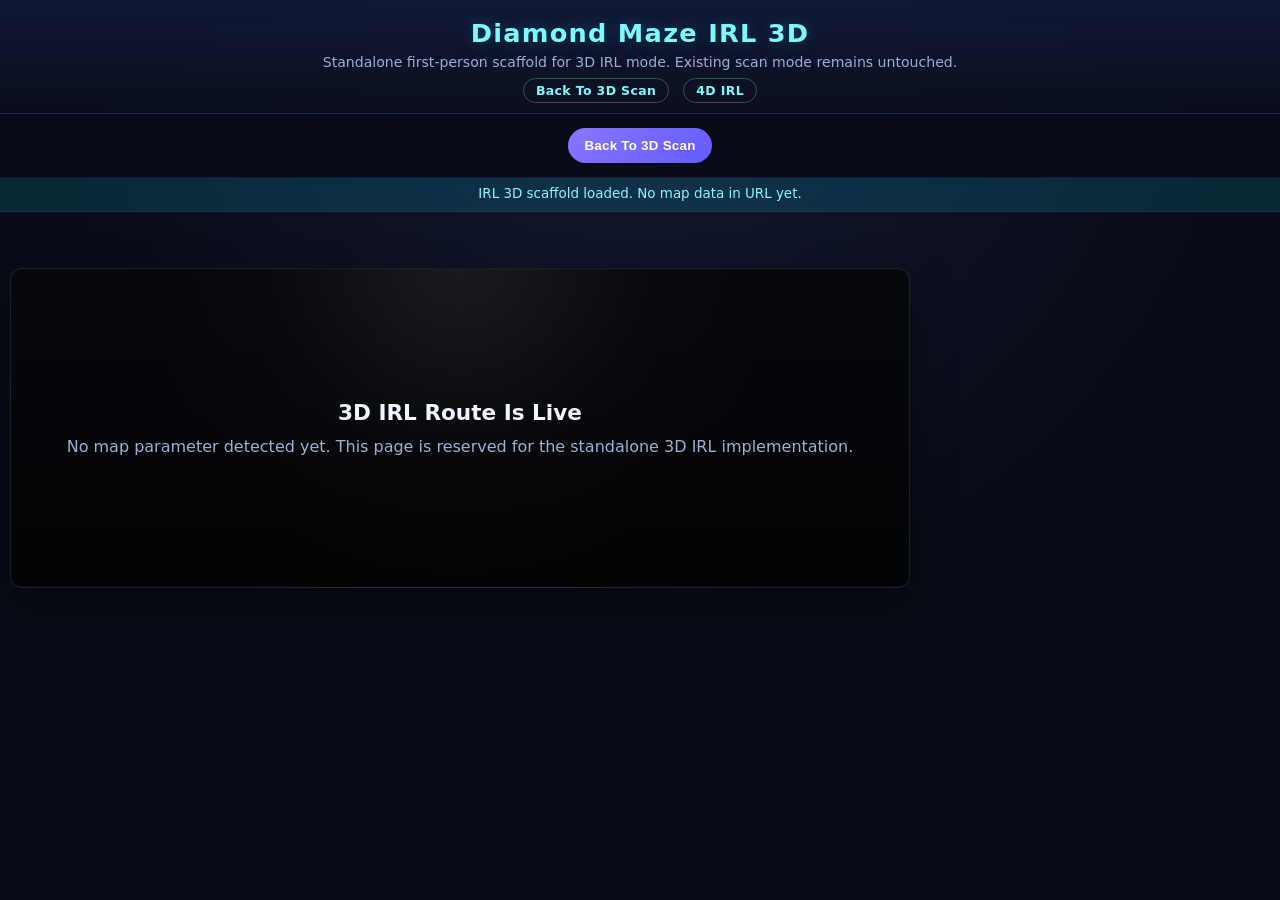
==== run3d.html @ e6a772e5 "Begin work on IRL POV first person version" ====
<!DOCTYPE html>
<html lang="en">
<head>
  <meta charset="UTF-8" />
  <meta name="viewport" content="width=device-width, initial-scale=1.0" />
  <title>Diamond Maze IRL 3D</title>
  <link rel="icon" type="image/svg+xml" href="favicon.svg">
  <link rel="stylesheet" href="css/base.css">
  <link rel="stylesheet" href="css/game.css">
</head>
<body>
  <div class="header">
    <h1>Diamond Maze IRL 3D</h1>
    <p>Standalone first-person scaffold for 3D IRL mode. Existing scan mode remains untouched.</p>
    <div class="header-nav-links">
      <a href="scan3d.html" style="
        display: inline-block;
        font-size: 0.78rem;
        font-weight: 700;
        color: #7afcff;
        border: 1px solid rgba(122,252,255,0.28);
        border-radius: 999px;
        padding: 4px 12px;
        text-decoration: none;
        letter-spacing: 0.03em;
      ">Back To 3D Scan</a>
      <a href="run4d.html" style="
        display: inline-block;
        font-size: 0.78rem;
        font-weight: 700;
        color: #7afcff;
        border: 1px solid rgba(122,252,255,0.28);
        border-radius: 999px;
        padding: 4px 12px;
        text-decoration: none;
        letter-spacing: 0.03em;
        margin-left: 6px;
      ">4D IRL</a>
    </div>
  </div>

  <div class="controls">
    <button id="btnOpenScan3d" class="btn-back">Back To 3D Scan</button>
  </div>

  <div id="statusBar" class="status-bar neutral">IRL 3D scaffold loaded.</div>

  <div class="maze-section">
    <div class="canvas-wrapper" style="display:block; max-width: 920px;">
      <div style="
        min-height: 320px;
        border-radius: 12px;
        background:
          radial-gradient(circle at top, rgba(255,255,255,0.08), rgba(255,255,255,0.01) 35%, rgba(0,0,0,0.0) 60%),
          linear-gradient(180deg, #05070b 0%, #020304 100%);
        border: 1px solid rgba(122,252,255,0.12);
        box-shadow: inset 0 0 0 1px rgba(255,255,255,0.02), 0 18px 45px rgba(0,0,0,0.35);
        display: flex;
        align-items: center;
        justify-content: center;
        padding: 32px;
        text-align: center;
      ">
        <div>
          <h2 style="margin:0 0 12px; color:#f2f5ff; font-size:1.35rem; font-weight:800;">3D IRL Route Is Live</h2>
          <p id="run3dSummary" style="margin:0; color:#9db1d8;">Waiting for initialization.</p>
        </div>
      </div>
    </div>
  </div>

  <script src="js/3d-run/state3d-run.js"></script>
  <script src="js/3d-run/player3d-run.js"></script>
  <script src="js/3d-run/render3d-run.js"></script>
  <script src="js/3d-run/ui3d-run.js"></script>
  <script src="js/3d-run/init3d-run.js"></script>
</body>
</html>
---- css/base.css ----
* {
    box-sizing: border-box;
}

html,
body {
    margin: 0;
    padding: 0;
}

body {
    min-height: 100vh;
    background: radial-gradient(circle at top, #151a36, #090b16 55%);
    color: #e7ecff;
    font-family: Inter, ui-sans-serif, system-ui, -apple-system, BlinkMacSystemFont, "Segoe UI", sans-serif;
    overflow-x: hidden;
}

.header {
    text-align: center;
    padding: 18px 12px 10px;
    border-bottom: 1px solid rgba(88, 123, 255, 0.18);
    background: linear-gradient(180deg, rgba(17, 25, 56, 0.95), rgba(10, 14, 28, 0.92));
    backdrop-filter: blur(10px);
}

.header h1 {
    margin: 0 0 6px;
    font-size: clamp(1.4rem, 2vw, 2rem);
    letter-spacing: 0.05em;
    color: #7afcff;
    text-shadow: 0 0 16px rgba(0, 217, 245, 0.25);
}

.header p {
    margin: 0;
    font-size: 0.88rem;
    color: #9bb0d9;
}


.header-nav-links {
    margin-top: 8px;
    display: flex;
    justify-content: center;
    gap: 8px;
}

.layer-nav-btn {
    padding: 4px 10px;
    background: rgba(255,255,255,0.07);
    color: #9db1d8;
    border-radius: 999px;
    border: 1px solid rgba(255,255,255,0.1);
    font-weight: 700;
    cursor: pointer;
}

.controls {
    display: flex;
    flex-wrap: wrap;
    gap: 12px;
    align-items: center;
    justify-content: center;
    padding: 14px 12px;
    background: rgba(8, 11, 23, 0.9);
    border-bottom: 1px solid rgba(88, 123, 255, 0.14);
}

.control-group {
    display: flex;
    align-items: center;
    gap: 8px;
    background: rgba(255, 255, 255, 0.03);
    border: 1px solid rgba(255, 255, 255, 0.08);
    border-radius: 999px;
    padding: 8px 12px;
}

.control-group label {
    font-size: 0.82rem;
    color: #a9badf;
}

.control-group input[type="range"] {
    width: 120px;
    accent-color: #00d9f5;
}

.val {
    min-width: 28px;
    text-align: center;
    color: #7afcff;
    font-weight: 700;
    font-size: 0.85rem;
}

button {
    border: none;
    border-radius: 999px;
    padding: 10px 16px;
    cursor: pointer;
    font-weight: 700;
    letter-spacing: 0.02em;
    transition: transform 0.15s ease, opacity 0.15s ease, box-shadow 0.15s ease;
}

button:hover:not(:disabled) {
    transform: translateY(-1px);
}

button:disabled {
    opacity: 0.45;
    cursor: not-allowed;
}

.btn-wipe {
    background: linear-gradient(135deg, #ff6767, #e23434);
    color: white;
}

.btn-validate {
    background: linear-gradient(135deg, #ffc24c, #ff8b2b);
    color: #171717;
}

.btn-scan {
    background: linear-gradient(135deg, #5dffb0, #00d9f5);
    color: #061018;
}

.btn-back {
    background: linear-gradient(135deg, #8a76ff, #635bff);
    color: white;
}

.btn-link {
    background: linear-gradient(135deg, #7afcff, #5b8cff);
    color: #08111f;
}

.btn-link.hidden {
    display: none;
}

.toast {
    position: fixed;
    left: 50%;
    bottom: 22px;
    transform: translateX(-50%) translateY(18px);
    background: rgba(10, 15, 29, 0.94);
    color: #ecf4ff;
    border: 1px solid rgba(122, 252, 255, 0.28);
    border-radius: 999px;
    padding: 10px 16px;
    font-size: 0.84rem;
    font-weight: 700;
    letter-spacing: 0.02em;
    box-shadow: 0 12px 30px rgba(0, 0, 0, 0.28);
    opacity: 0;
    pointer-events: none;
    transition: opacity 0.2s ease, transform 0.2s ease;
    z-index: 50;
}

.toast.show {
    opacity: 1;
    transform: translateX(-50%) translateY(0);
}

.status-bar {
    text-align: center;
    padding: 8px 12px;
    min-height: 34px;
    font-size: 0.84rem;
    border-bottom: 1px solid rgba(255, 255, 255, 0.06);
}

.status-bar.neutral {
    background: rgba(255, 255, 255, 0.03);
    color: #9db1d8;
}

.status-bar.success {
    background: rgba(33, 150, 83, 0.18);
    color: #73ffba;
}

.status-bar.error {
    background: rgba(255, 76, 76, 0.16);
    color: #ff8f8f;
}

.status-bar.info {
    background: rgba(0, 217, 245, 0.14);
    color: #87f7ff;
}

.legend {
    display: flex;
    flex-wrap: wrap;
    gap: 12px 18px;
    justify-content: center;
    padding: 10px 12px;
    color: #9fb1d8;
    font-size: 0.78rem;
}

.legend-item {
    display: flex;
    align-items: center;
    gap: 6px;
}

.legend-swatch {
    width: 14px;
    height: 14px;
    border-radius: 4px;
    border: 1px solid rgba(255, 255, 255, 0.18);
}
---- css/game.css ----
/* Maze builder section */
.maze-section {
    overflow: hidden;
    max-height: 1800px;
    opacity: 1;
    transition: max-height 0.55s cubic-bezier(0.4, 0, 0.2, 1), opacity 0.3s ease;
}

.maze-section.collapsed {
    max-height: 0;
    opacity: 0;
}

.maze-section.peek {
    max-height: 1800px;
    opacity: 1;
}

.canvas-wrapper {
    min-height: 640px;
    display: flex;
    justify-content: center;
    align-items: center;
    padding: 56px 10px 72px;
    overflow: visible;
}

.diamond-container {
    position: relative;
    transform: rotate(-45deg);
    transform-origin: center center;
    line-height: 0;
    filter: drop-shadow(0 0 24px rgba(0, 217, 245, 0.12));
}

.diamond-container canvas {
    display: block;
    background: #11162c;
    border: 2px solid rgba(124, 144, 255, 0.22);
}

.diamond-label {
    position: absolute;
    transform: rotate(45deg);
    font-size: 0.76rem;
    font-weight: 800;
    letter-spacing: 0.04em;
    pointer-events: none;
    text-shadow: 0 0 10px rgba(0, 0, 0, 0.55);
    white-space: nowrap;
}

.start-label {
    color: #5dffb0;
}

.end-label {
    color: #ff6a6a;
}

.peek-hint {
    display: none;
    text-align: center;
    padding: 10px 12px 0;
    color: #b6a8ff;
    font-size: 0.84rem;
}

.peek-hint.active {
    display: block;
}

.peek-hint kbd,
.scan-help kbd {
    background: #1f2545;
    border: 1px solid rgba(255, 255, 255, 0.12);
    border-bottom-width: 2px;
    border-radius: 6px;
    padding: 2px 7px;
    color: #f4f7ff;
    font-family: inherit;
    font-weight: 700;
}

/* 1D scanner section */
.scan-section {
    display: none;
    padding: 18px 14px 28px;
    text-align: center;
}

.scan-section.active {
    display: block;
}

.scan-section h2 {
    margin: 0 0 8px;
    font-size: 1.15rem;
    color: #7afcff;
}

.scan-section p {
    margin: 0 0 14px;
    color: #9db1d8;
    font-size: 0.82rem;
}

.scan-shell {
    max-width: 940px;
    margin: 0 auto;
    background: rgba(255, 255, 255, 0.03);
    border: 1px solid rgba(255, 255, 255, 0.08);
    border-radius: 20px;
    padding: 16px;
    box-shadow: 0 12px 40px rgba(0, 0, 0, 0.25);
}

.scan-canvas-wrap {
    display: flex;
    justify-content: center;
}

.scan-canvas-wrap canvas {
    width: min(100%, 900px);
    height: auto;
    display: block;
    background: linear-gradient(180deg, rgba(7, 12, 25, 1), rgba(6, 8, 18, 1));
    border: 2px solid rgba(124, 144, 255, 0.18);
    border-radius: 16px;
    box-shadow: 0 0 28px rgba(0, 217, 245, 0.08), inset 0 0 24px rgba(255, 255, 255, 0.03);
}

.scan-controls {
    display: flex;
    flex-wrap: wrap;
    gap: 12px;
    justify-content: center;
    align-items: center;
    margin-top: 14px;
}

.scan-readout {
    display: inline-flex;
    flex-wrap: wrap;
    gap: 10px;
    justify-content: center;
    background: rgba(255, 255, 255, 0.03);
    border: 1px solid rgba(255, 255, 255, 0.08);
    border-radius: 14px;
    padding: 10px 12px;
    color: #dce5ff;
    font-size: 0.84rem;
}

.scan-help {
    margin-top: 12px;
    color: #9db1d8;
    font-size: 0.8rem;
    line-height: 1.6;
}

#scanCanvas {
    cursor: crosshair;
}

/* Responsive */
@media (max-width: 700px) {
    .canvas-wrapper {
        min-height: 520px;
        padding: 42px 8px 56px;
    }

    .controls {
        gap: 10px;
    }

    .control-group {
        padding: 8px 10px;
    }
}

@media (max-width: 768px) {
    button {
        min-height: 44px;
        padding: 12px 20px;
    }

    .scan-readout {
        width: 100%;
        justify-content: space-around;
    }
}

@media (max-width: 768px) {
    #scanCanvas {
        border: 2px solid rgba(0, 217, 245, 0.4);
        box-shadow: 0 0 15px rgba(0, 217, 245, 0.2);
    }

    .scan-help kbd {
        display: none;
    }

    .diamond-label {
        font-size: 0.6rem;
    }
}
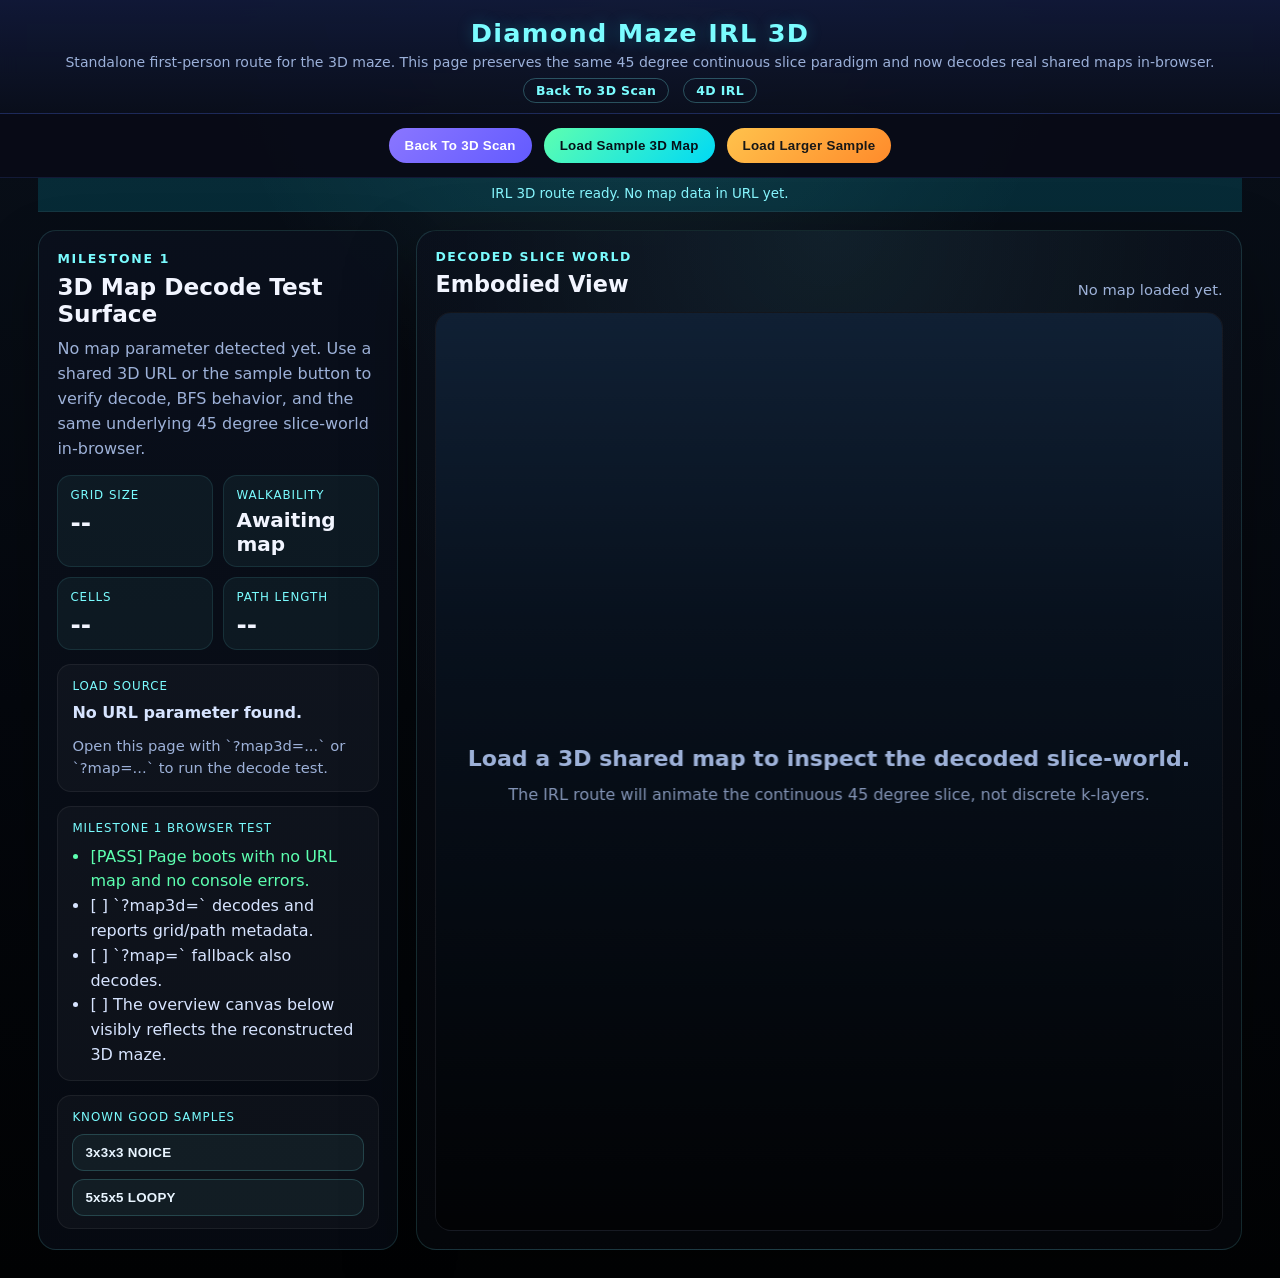
==== commit 913d3020: "Pole on flat land works ok!" ====
--- a/run3d.html
+++ b/run3d.html
@@ -8,10 +8,13 @@
   <link rel="stylesheet" href="css/base.css">
   <link rel="stylesheet" href="css/game.css">
 </head>
-<body>
+<body style="min-height:100vh; background:
+  radial-gradient(circle at top, rgba(122,252,255,0.10), rgba(122,252,255,0.00) 30%),
+  linear-gradient(180deg, #09101a 0%, #04070d 55%, #020304 100%);
+">
   <div class="header">
     <h1>Diamond Maze IRL 3D</h1>
-    <p>Standalone first-person scaffold for 3D IRL mode. Existing scan mode remains untouched.</p>
+    <p>Standalone first-person route for the 3D maze. This page preserves the same 45 degree continuous slice paradigm and now decodes real shared maps in-browser.</p>
     <div class="header-nav-links">
       <a href="scan3d.html" style="
         display: inline-block;
@@ -41,34 +44,135 @@
 
   <div class="controls">
     <button id="btnOpenScan3d" class="btn-back">Back To 3D Scan</button>
+    <button id="btnLoadSample3d" class="btn-scan">Load Sample 3D Map</button>
+    <button id="btnLoadSample3dLarge" class="btn-validate">Load Larger Sample</button>
   </div>
 
-  <div id="statusBar" class="status-bar neutral">IRL 3D scaffold loaded.</div>
+  <div id="statusBar" class="status-bar neutral" style="max-width:min(1400px, 94vw); margin:0 auto 18px;">IRL 3D scaffold loaded.</div>
 
-  <div class="maze-section">
-    <div class="canvas-wrapper" style="display:block; max-width: 920px;">
-      <div style="
-        min-height: 320px;
-        border-radius: 12px;
-        background:
-          radial-gradient(circle at top, rgba(255,255,255,0.08), rgba(255,255,255,0.01) 35%, rgba(0,0,0,0.0) 60%),
-          linear-gradient(180deg, #05070b 0%, #020304 100%);
-        border: 1px solid rgba(122,252,255,0.12);
-        box-shadow: inset 0 0 0 1px rgba(255,255,255,0.02), 0 18px 45px rgba(0,0,0,0.35);
-        display: flex;
-        align-items: center;
-        justify-content: center;
-        padding: 32px;
-        text-align: center;
-      ">
-        <div>
-          <h2 style="margin:0 0 12px; color:#f2f5ff; font-size:1.35rem; font-weight:800;">3D IRL Route Is Live</h2>
-          <p id="run3dSummary" style="margin:0; color:#9db1d8;">Waiting for initialization.</p>
+  <main style="
+    width:min(1400px, 94vw);
+    margin:0 auto 28px;
+    display:grid;
+    grid-template-columns:minmax(280px, 360px) minmax(0, 1fr);
+    gap:18px;
+    align-items:stretch;
+  ">
+    <section style="
+      border-radius:18px;
+      border:1px solid rgba(122,252,255,0.14);
+      background:linear-gradient(180deg, rgba(10,16,28,0.94), rgba(6,10,18,0.96));
+      box-shadow:0 26px 60px rgba(0,0,0,0.28);
+      padding:20px 18px;
+      display:flex;
+      flex-direction:column;
+      gap:14px;
+    ">
+      <div>
+        <div style="color:#7afcff; font-size:0.78rem; font-weight:800; letter-spacing:0.14em; text-transform:uppercase;">Milestone 1</div>
+        <h2 style="margin:8px 0 10px; color:#f2f5ff; font-size:1.45rem; line-height:1.15;">3D Map Decode Test Surface</h2>
+        <p id="run3dSummary" style="margin:0; color:#9db1d8; line-height:1.55;">Waiting for initialization.</p>
+      </div>
+
+      <div style="display:grid; grid-template-columns:repeat(2, minmax(0, 1fr)); gap:10px;">
+        <div style="padding:12px 12px 10px; border-radius:14px; background:rgba(122,252,255,0.05); border:1px solid rgba(122,252,255,0.10);">
+          <div style="color:#7afcff; font-size:0.74rem; text-transform:uppercase; letter-spacing:0.08em;">Grid Size</div>
+          <div id="run3dGridSize" style="margin-top:6px; color:#f2f5ff; font-size:1.55rem; font-weight:800;">--</div>
+        </div>
+        <div style="padding:12px 12px 10px; border-radius:14px; background:rgba(122,252,255,0.05); border:1px solid rgba(122,252,255,0.10);">
+          <div style="color:#7afcff; font-size:0.74rem; text-transform:uppercase; letter-spacing:0.08em;">Walkability</div>
+          <div id="run3dSolvable" style="margin-top:6px; color:#f2f5ff; font-size:1.25rem; font-weight:800;">Awaiting map</div>
+        </div>
+        <div style="padding:12px 12px 10px; border-radius:14px; background:rgba(122,252,255,0.05); border:1px solid rgba(122,252,255,0.10);">
+          <div style="color:#7afcff; font-size:0.74rem; text-transform:uppercase; letter-spacing:0.08em;">Cells</div>
+          <div id="run3dCellCount" style="margin-top:6px; color:#f2f5ff; font-size:1.55rem; font-weight:800;">--</div>
+        </div>
+        <div style="padding:12px 12px 10px; border-radius:14px; background:rgba(122,252,255,0.05); border:1px solid rgba(122,252,255,0.10);">
+          <div style="color:#7afcff; font-size:0.74rem; text-transform:uppercase; letter-spacing:0.08em;">Path Length</div>
+          <div id="run3dPathLength" style="margin-top:6px; color:#f2f5ff; font-size:1.55rem; font-weight:800;">--</div>
         </div>
       </div>
-    </div>
-  </div>
 
+      <div style="padding:14px 14px 12px; border-radius:14px; background:rgba(255,255,255,0.03); border:1px solid rgba(255,255,255,0.06);">
+        <div style="color:#7afcff; font-size:0.74rem; text-transform:uppercase; letter-spacing:0.08em;">Load Source</div>
+        <div id="run3dMapSource" style="margin-top:8px; color:#d7e4ff; font-weight:700; line-height:1.45;">No URL parameter found.</div>
+        <div id="run3dMapMeta" style="margin-top:10px; color:#9db1d8; font-size:0.92rem; line-height:1.5;">Open this page with `?map3d=...` or `?map=...` to run the decode test.</div>
+      </div>
+
+      <div style="padding:14px 14px 12px; border-radius:14px; background:rgba(255,255,255,0.03); border:1px solid rgba(255,255,255,0.06);">
+        <div style="color:#7afcff; font-size:0.74rem; text-transform:uppercase; letter-spacing:0.08em;">Milestone 1 Browser Test</div>
+        <ul style="margin:10px 0 0; padding-left:18px; color:#d7e4ff; line-height:1.55;">
+          <li id="run3dCheckBoot">Page boots with no URL map and no console errors.</li>
+          <li id="run3dCheckMap3d">`?map3d=` decodes and reports grid/path metadata.</li>
+          <li id="run3dCheckFallback">`?map=` fallback also decodes.</li>
+          <li id="run3dCheckOverview">The overview canvas below visibly reflects the reconstructed 3D maze.</li>
+        </ul>
+      </div>
+
+      <div style="padding:14px 14px 12px; border-radius:14px; background:rgba(255,255,255,0.03); border:1px solid rgba(255,255,255,0.06);">
+        <div style="color:#7afcff; font-size:0.74rem; text-transform:uppercase; letter-spacing:0.08em;">Known Good Samples</div>
+        <div style="margin-top:10px; display:flex; flex-direction:column; gap:8px;">
+          <button id="btnLoadSample3dSmallLink" style="
+            text-align:left;
+            padding:10px 12px;
+            border-radius:12px;
+            border:1px solid rgba(122,252,255,0.18);
+            background:rgba(122,252,255,0.05);
+            color:#e9f5ff;
+            font-weight:700;
+            cursor:pointer;
+          ">3x3x3 NOICE</button>
+          <button id="btnLoadSample3dLargeLink" style="
+            text-align:left;
+            padding:10px 12px;
+            border-radius:12px;
+            border:1px solid rgba(122,252,255,0.18);
+            background:rgba(122,252,255,0.05);
+            color:#e9f5ff;
+            font-weight:700;
+            cursor:pointer;
+          ">5x5x5 LOOPY</button>
+        </div>
+      </div>
+    </section>
+
+    <section style="
+      border-radius:20px;
+      border:1px solid rgba(122,252,255,0.14);
+      background:
+        radial-gradient(circle at top, rgba(122,252,255,0.08), rgba(122,252,255,0.01) 34%, rgba(0,0,0,0) 60%),
+        linear-gradient(180deg, rgba(9,14,25,0.96), rgba(4,6,10,0.98));
+      box-shadow:0 30px 70px rgba(0,0,0,0.34);
+      padding:18px;
+      min-height:72vh;
+      display:flex;
+      flex-direction:column;
+      gap:14px;
+    ">
+      <div style="display:flex; justify-content:space-between; gap:12px; align-items:flex-end; flex-wrap:wrap;">
+        <div>
+          <div style="color:#7afcff; font-size:0.78rem; font-weight:800; letter-spacing:0.12em; text-transform:uppercase;">Decoded Slice World</div>
+          <h2 style="margin:8px 0 0; color:#f2f5ff; font-size:1.4rem; line-height:1.15;">Embodied View</h2>
+        </div>
+          <div id="run3dOverviewCaption" style="color:#9db1d8; font-size:0.92rem;">No map loaded yet.</div>
+      </div>
+
+      <div style="
+        flex:1 1 auto;
+        min-height:480px;
+        border-radius:16px;
+        overflow:hidden;
+        border:1px solid rgba(255,255,255,0.05);
+        background:
+          linear-gradient(180deg, rgba(255,255,255,0.02), rgba(255,255,255,0.01)),
+          linear-gradient(180deg, #060912 0%, #04070c 100%);
+      ">
+        <canvas id="run3dOverviewCanvas" width="1100" height="760" style="width:100%; height:100%; display:block;"></canvas>
+      </div>
+    </section>
+  </main>
+
+  <script src="js/3d-run/map3d-run-core.js"></script>
   <script src="js/3d-run/state3d-run.js"></script>
   <script src="js/3d-run/player3d-run.js"></script>
   <script src="js/3d-run/render3d-run.js"></script>
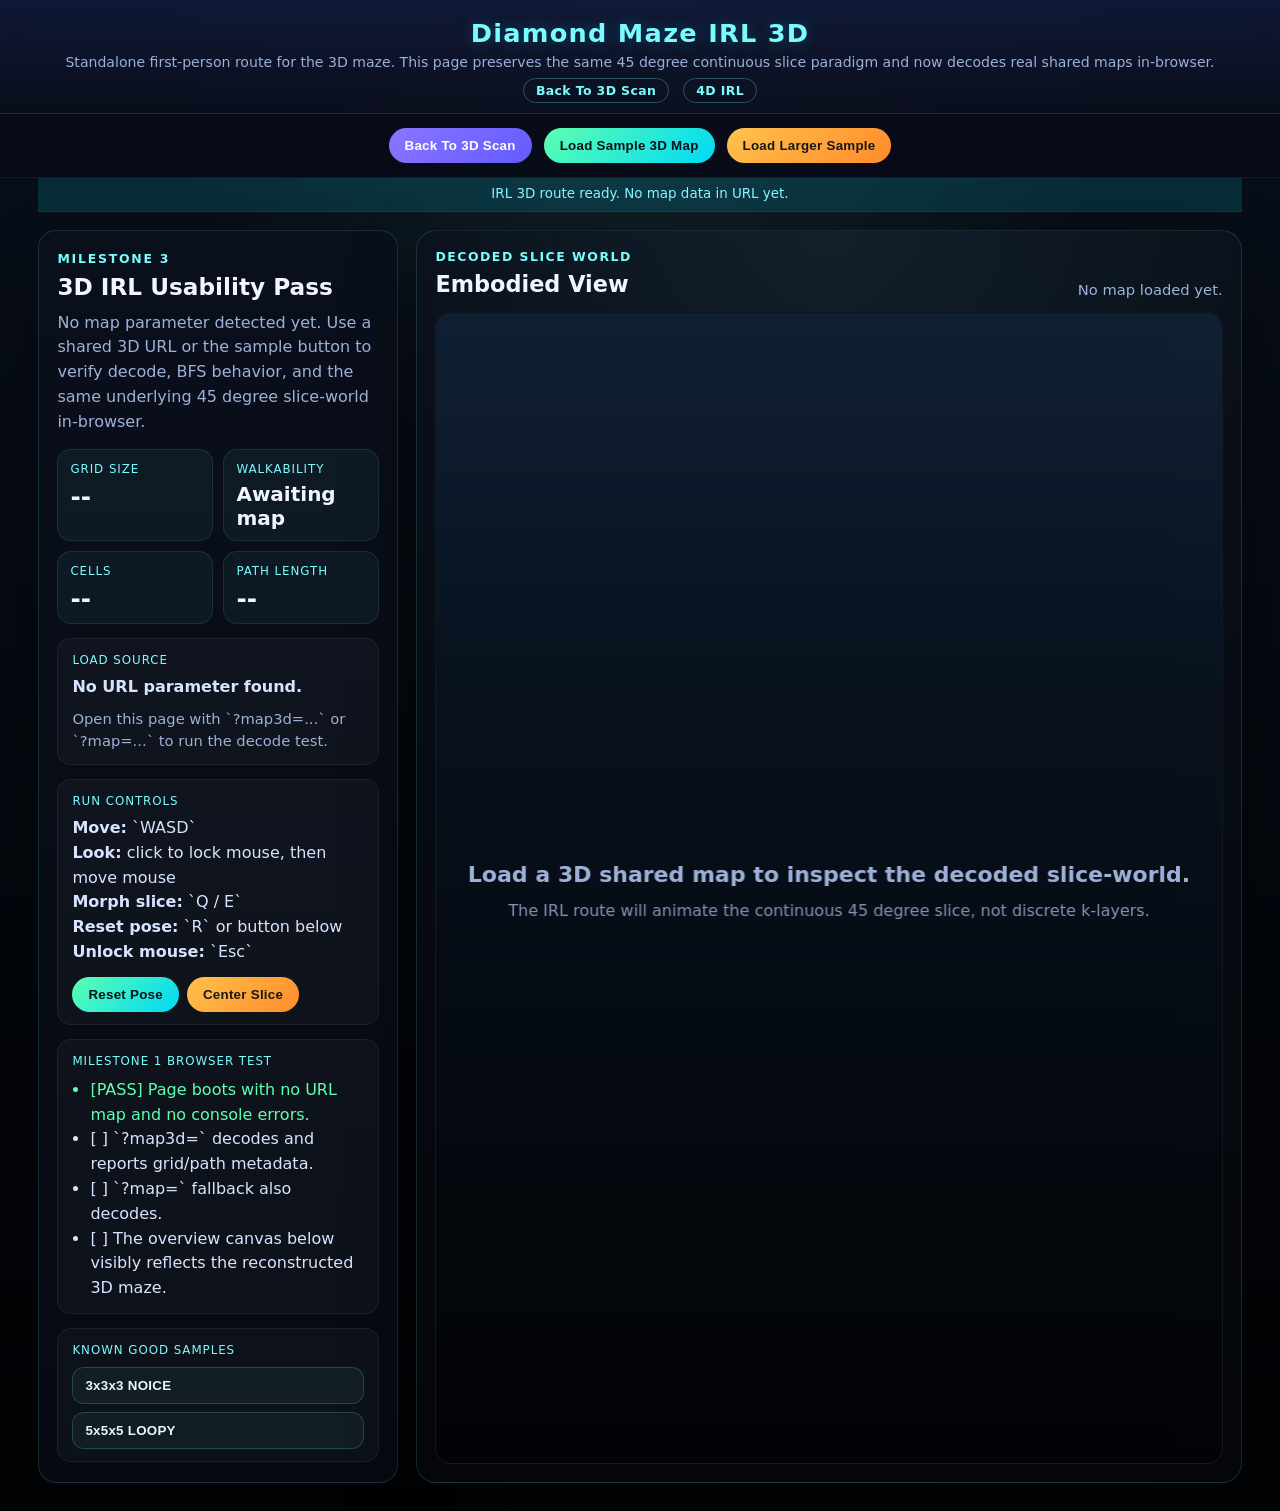
==== commit 364c0ad6: "Milestone 3 of 3d run pov" ====
--- a/run3d.html
+++ b/run3d.html
@@ -69,8 +69,8 @@
       gap:14px;
     ">
       <div>
-        <div style="color:#7afcff; font-size:0.78rem; font-weight:800; letter-spacing:0.14em; text-transform:uppercase;">Milestone 1</div>
-        <h2 style="margin:8px 0 10px; color:#f2f5ff; font-size:1.45rem; line-height:1.15;">3D Map Decode Test Surface</h2>
+        <div style="color:#7afcff; font-size:0.78rem; font-weight:800; letter-spacing:0.14em; text-transform:uppercase;">Milestone 3</div>
+        <h2 style="margin:8px 0 10px; color:#f2f5ff; font-size:1.45rem; line-height:1.15;">3D IRL Usability Pass</h2>
         <p id="run3dSummary" style="margin:0; color:#9db1d8; line-height:1.55;">Waiting for initialization.</p>
       </div>
 
@@ -97,6 +97,21 @@
         <div style="color:#7afcff; font-size:0.74rem; text-transform:uppercase; letter-spacing:0.08em;">Load Source</div>
         <div id="run3dMapSource" style="margin-top:8px; color:#d7e4ff; font-weight:700; line-height:1.45;">No URL parameter found.</div>
         <div id="run3dMapMeta" style="margin-top:10px; color:#9db1d8; font-size:0.92rem; line-height:1.5;">Open this page with `?map3d=...` or `?map=...` to run the decode test.</div>
+      </div>
+
+      <div style="padding:14px 14px 12px; border-radius:14px; background:rgba(255,255,255,0.03); border:1px solid rgba(255,255,255,0.06);">
+        <div style="color:#7afcff; font-size:0.74rem; text-transform:uppercase; letter-spacing:0.08em;">Run Controls</div>
+        <div style="margin-top:8px; color:#d7e4ff; line-height:1.55;">
+          <div><strong>Move:</strong> `WASD`</div>
+          <div><strong>Look:</strong> click to lock mouse, then move mouse</div>
+          <div><strong>Morph slice:</strong> `Q / E`</div>
+          <div><strong>Reset pose:</strong> `R` or button below</div>
+          <div><strong>Unlock mouse:</strong> `Esc`</div>
+        </div>
+        <div style="margin-top:12px; display:flex; gap:8px; flex-wrap:wrap;">
+          <button id="btnResetRun3dPose" class="btn-scan">Reset Pose</button>
+          <button id="btnCenterRun3dSlice" class="btn-validate">Center Slice</button>
+        </div>
       </div>
 
       <div style="padding:14px 14px 12px; border-radius:14px; background:rgba(255,255,255,0.03); border:1px solid rgba(255,255,255,0.06);">
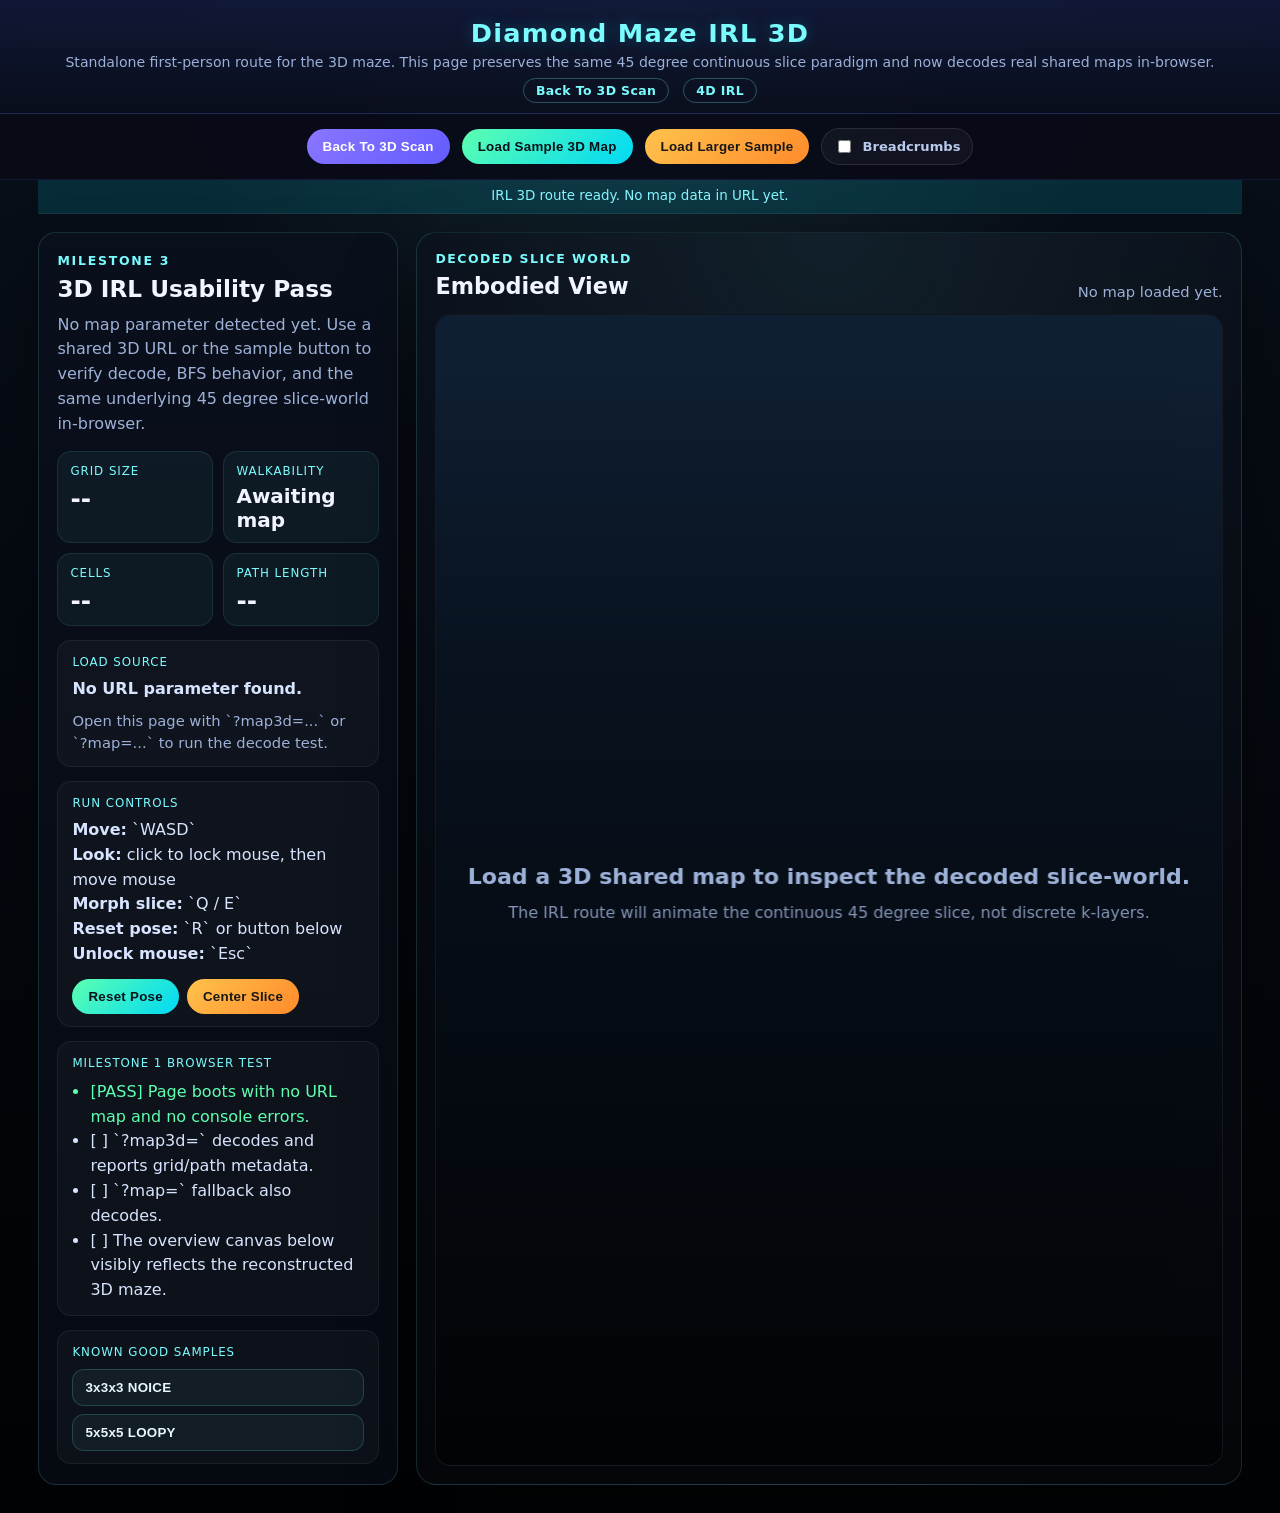
==== commit 4da4a53c: "Big unsupervised feature blitz" ====
--- a/run3d.html
+++ b/run3d.html
@@ -46,6 +46,10 @@
     <button id="btnOpenScan3d" class="btn-back">Back To 3D Scan</button>
     <button id="btnLoadSample3d" class="btn-scan">Load Sample 3D Map</button>
     <button id="btnLoadSample3dLarge" class="btn-validate">Load Larger Sample</button>
+    <label class="toggle-pill" title="Show an optional navigation trail. Off by default.">
+      <input id="toggleRun3dBreadcrumbs" type="checkbox" />
+      Breadcrumbs
+    </label>
   </div>
 
   <div id="statusBar" class="status-bar neutral" style="max-width:min(1400px, 94vw); margin:0 auto 18px;">IRL 3D scaffold loaded.</div>
--- a/css/base.css
+++ b/css/base.css
@@ -87,6 +87,37 @@
     accent-color: #00d9f5;
 }
 
+.control-group select {
+    background: rgba(8, 12, 24, 0.92);
+    color: #dffbff;
+    border: 1px solid rgba(122, 252, 255, 0.22);
+    border-radius: 999px;
+    padding: 4px 28px 4px 10px;
+    font: inherit;
+    font-size: 0.82rem;
+    font-weight: 700;
+    cursor: pointer;
+}
+
+.toggle-pill {
+    display: inline-flex;
+    align-items: center;
+    gap: 8px;
+    background: rgba(255, 255, 255, 0.04);
+    color: #b8c9ec;
+    border: 1px solid rgba(255, 255, 255, 0.10);
+    border-radius: 999px;
+    padding: 8px 12px;
+    font-size: 0.82rem;
+    font-weight: 700;
+    cursor: pointer;
+    user-select: none;
+}
+
+.toggle-pill input {
+    accent-color: #7afcff;
+}
+
 .val {
     min-width: 28px;
     text-align: center;
@@ -122,6 +153,17 @@
 .btn-validate {
     background: linear-gradient(135deg, #ffc24c, #ff8b2b);
     color: #171717;
+}
+
+.btn-randomize {
+    background: rgba(122, 252, 255, 0.08);
+    color: #bdfaff;
+    border: 1px solid rgba(122, 252, 255, 0.24);
+    box-shadow: inset 0 0 0 1px rgba(255, 255, 255, 0.03);
+}
+
+.btn-randomize:hover:not(:disabled) {
+    box-shadow: 0 8px 22px rgba(0, 217, 245, 0.10), inset 0 0 0 1px rgba(255, 255, 255, 0.05);
 }
 
 .btn-scan {
